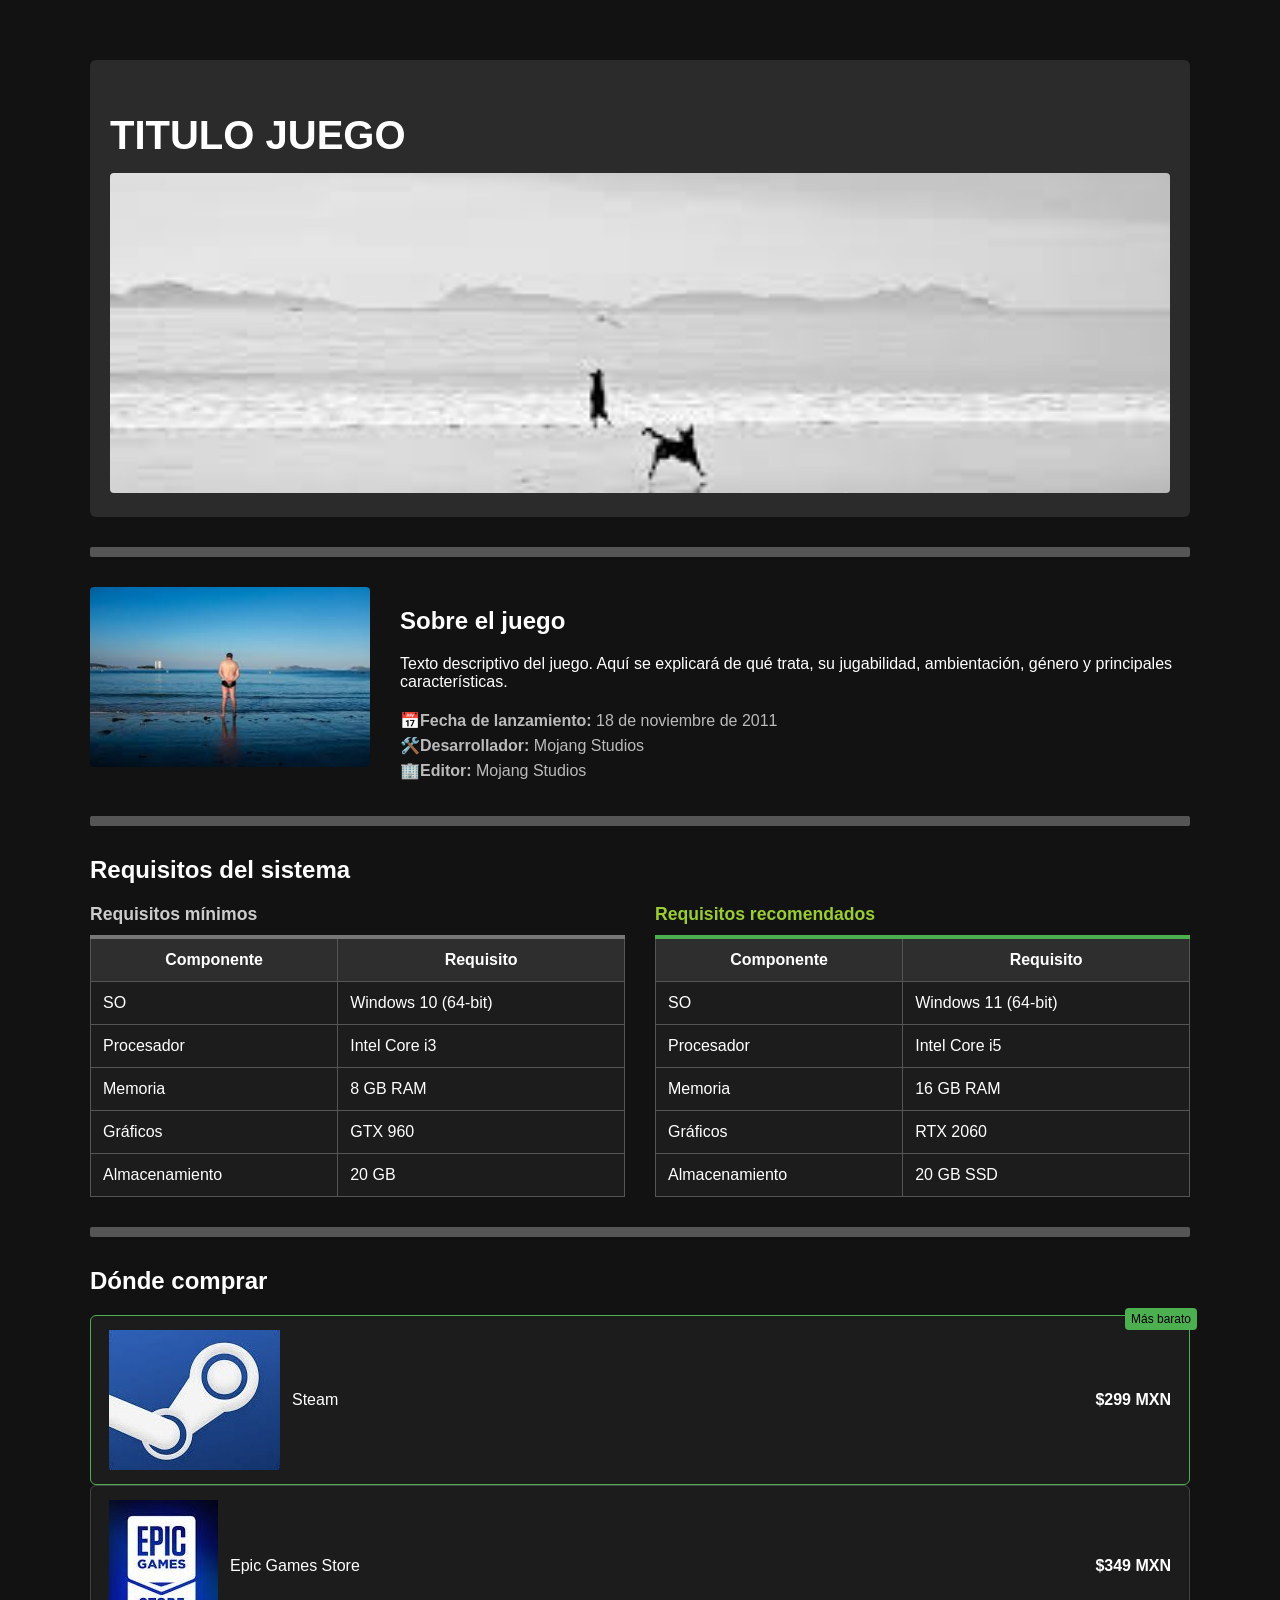
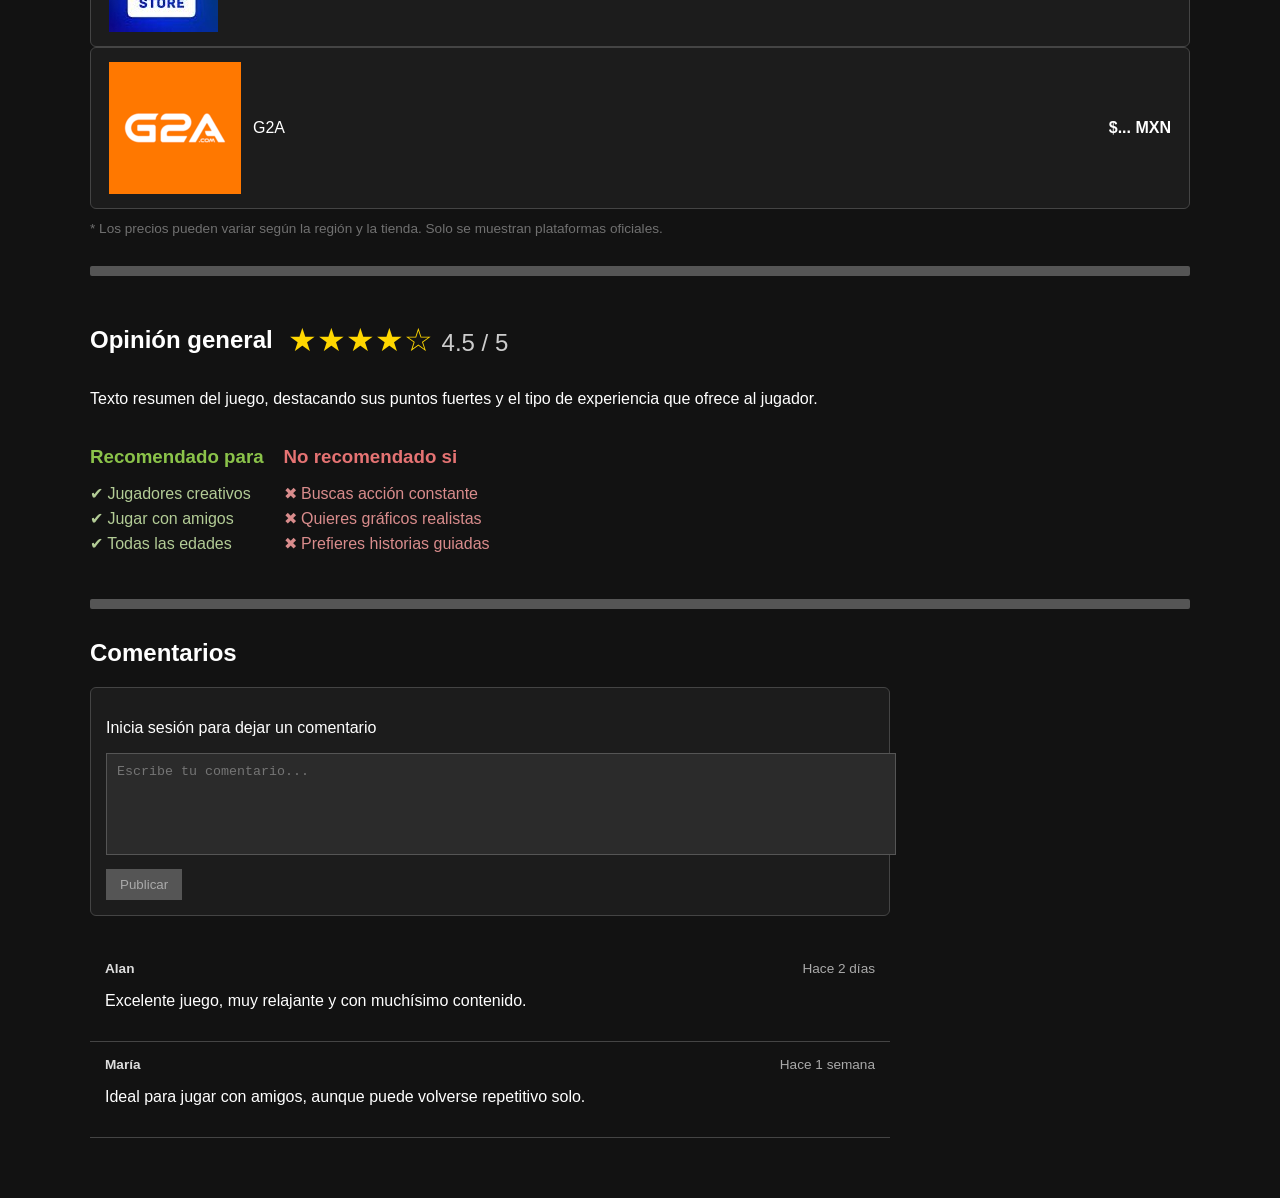
==== games/game.html @ 851f7141 "Añadiendo muchas cosas, actualizacion de estilos, creacion de un nuevo css para la pagina de index y" ====
<!DOCTYPE html>
<html lang="en">
<head>
    <meta charset="UTF-8">
    <meta name="viewport" content="width=device-width, initial-scale=1.0">
    <title>TITULO JUEGO | GameZone</title>
    <link rel="stylesheet" href="../css/estilos.css">
</head>

<body>

<main class="game-page">

    <!-- HEADER DEL JUEGO -->
    <section class="game-hero">
        <h1 class="game-title">TITULO JUEGO</h1>
        <img src="../assets/imagenes/imagen_molde.jpg" alt="Imagen del juego">
    </section>

    <hr class="section-divider">
    <!-- SOBRE EL JUEGO -->
   <section class="game-section about-game">
    <img src="../assets/imagenes/imagen_molde2.jpg" alt="Imagen del juego">

    <div class="about-text">
        <h2>Sobre el juego</h2>
        <p>
            Texto descriptivo del juego. Aquí se explicará de qué trata, su jugabilidad,
            ambientación, género y principales características.
        </p>

        <div class="game-meta">
        <p>📅<strong>Fecha de lanzamiento:</strong> 18 de noviembre de 2011</p>
        <p>🛠️<strong>Desarrollador:</strong> Mojang Studios</p>
        <p>🏢<strong>Editor:</strong> Mojang Studios</p>
        </div>

    </div>
</section>


    <hr class="section-divider">

    <!-- REQUISITOS -->
   <section class="game-section">
    <h2>Requisitos del sistema</h2>

    <div class="requirements-container">

        <!-- MÍNIMOS -->
        <table class="requirements-table">
            <caption>Requisitos mínimos</caption>
            <tr>
                <th>Componente</th>
                <th>Requisito</th>
            </tr>
            <tr>
                <td>SO</td>
                <td>Windows 10 (64-bit)</td>
            </tr>
            <tr>
                <td>Procesador</td>
                <td>Intel Core i3</td>
            </tr>
            <tr>
                <td>Memoria</td>
                <td>8 GB RAM</td>
            </tr>
            <tr>
                <td>Gráficos</td>
                <td>GTX 960</td>
            </tr>
            <tr>
                <td>Almacenamiento</td>
                <td>20 GB</td>
            </tr>
        </table>

        <!-- RECOMENDADOS -->
        <table class="requirements-table">
            <caption>Requisitos recomendados</caption>
            <tr>
                <th>Componente</th>
                <th>Requisito</th>
            </tr>
            <tr>
                <td>SO</td>
                <td>Windows 11 (64-bit)</td>
            </tr>
            <tr>
                <td>Procesador</td>
                <td>Intel Core i5</td>
            </tr>
            <tr>
                <td>Memoria</td>
                <td>16 GB RAM</td>
            </tr>
            <tr>
                <td>Gráficos</td>
                <td>RTX 2060</td>
            </tr>
            <tr>
                <td>Almacenamiento</td>
                <td>20 GB SSD</td>
            </tr>
        </table>

    </div>
</section>



    <hr class="section-divider">

    <!-- DÓNDE COMPRAR -->
    <section class="game-section">
    <h2>Dónde comprar</h2>

    <div class="store-list">

        <a href="#" class="store-card best-price">
            <img src="../assets/iconos/stores/logo_steam.jpg" alt="Steam">
            <span>Steam</span>
            <span class="price">$299 MXN</span>
            <span class="badge">Más barato</span>
        </a>

        <a href="#" class="store-card">
            <img src="../assets/iconos/stores/logo_epic_games.jpg" alt="Epic Games">
            <span>Epic Games Store</span>
            <span class="price">$349 MXN</span>
        </a>

        <a href="#" class="store-card">
            <img src="../assets/iconos/stores/logo_G2A.png" alt="G2A">
            <span>G2A</span>
            <span class="price">$... MXN</span>
        </a>

    </div>

    <p class="price-note">
    * Los precios pueden variar según la región y la tienda.  
    Solo se muestran plataformas oficiales.
    </p>

</section>


    <hr class="section-divider">

    <!-- OPINIÓN GENERAL -->
   <section class="game-section opinion">
    <div class="opinion-header">
        <h2>Opinión general</h2>
        <div class="rating">
            ★★★★☆ <span>4.5 / 5</span>
        </div>
    </div>

    <p class="opinion-text">
        Texto resumen del juego, destacando sus puntos fuertes y el tipo de experiencia
        que ofrece al jugador.
    </p>

    <div class="recommendations">
        <div>
            <h3>Recomendado para</h3>
            <ul>
                <li>✔ Jugadores creativos</li>
                <li>✔ Jugar con amigos</li>
                <li>✔ Todas las edades</li>
            </ul>
        </div>

        <div>
            <h3>No recomendado si</h3>
            <ul>
                <li>✖ Buscas acción constante</li>
                <li>✖ Quieres gráficos realistas</li>
                <li>✖ Prefieres historias guiadas</li>
            </ul>
        </div>
    </div>
</section>


    <hr class="section-divider">

    <!-- COMENTARIOS -->
    <section class="game-section comments">
    <h2>Comentarios</h2>

    <!-- FORMULARIO -->
    <div class="comment-form">
        <p>Inicia sesión para dejar un comentario</p>

        <textarea placeholder="Escribe tu comentario..." disabled></textarea>
        <button disabled>Publicar</button>
    </div>

    <!-- LISTA DE COMENTARIOS -->
    <div class="comment-list">

        <div class="comment">
            <div class="comment-header">
                <span class="comment-user">Alan</span>
                <span class="comment-date">Hace 2 días</span>
            </div>

            <p class="comment-text">
                Excelente juego, muy relajante y con muchísimo contenido.
            </p>
        </div>

        <div class="comment">
            <div class="comment-header">
                <span class="comment-user">María</span>
                <span class="comment-date">Hace 1 semana</span>
            </div>

            <p class="comment-text">
                Ideal para jugar con amigos, aunque puede volverse repetitivo solo.
            </p>
        </div>

    </div>
</section>


</main>

</body>
</html>
---- css/estilos.css ----
body {
    margin: 0;
    font-family: Arial, sans-serif;
    background-color: #121212;
    color: #ffffff;
}

.hero {
    padding: 60px 40px;
    background-color: #1e1e1e;
    text-align: center;
}

.hero-contenido {
    display: flex;
    align-items: center;
    gap: 150px;
    max-width: 1200px;
    margin: 0 auto;
}


.hero-left,
.hero-text,
.hero-right {
    display: flex;
    align-items: center;
}

.logo {
    width: 150px;
    height: auto;
}

.hero-texto h1 {
    margin: 0;
    font-size: 3rem;
}

.hero-texto p {
    margin-top: 15px;
    font-size: 1.2rem;
    color: #cccccc;
}

.login-btn {
    background-color: #2ecc71;
    color: #ffffff;
    padding: 12px 24px;
    text-decoration: none;
    border-radius: 6px;
    font-weight: bold;
    box-shadow: 0 4px 10px rgba(0,0,0,0.3);

}

.login-btn:hover {
    background-color: #27ae60;
}

main {
    max-width: 1200px;
    margin: 40px auto;
    padding: 0 30px;
}

.game-link {
    text-decoration: none;
    color: inherit;
    display: block;
}

.game-card {
    width: 200px;
    display: flex;
    flex-direction: column;
    align-items: flex-start;
    transition: transform 0.3s ease;

}

.game-card img {
    width: 100%;
    height: 280px;
    object-fit: cover;
    border-radius: 8px;

    transition: 
        transform 0.3s ease,
        box-shadow 0.3s ease;
}

.game-card:hover img {
    transform: scale(1.05);
    cursor: pointer;
    box-shadow: 
        0 0 15px rgba(255, 255, 255, 0.6),
        0 0 30px rgba(255, 255, 255, 0.3);
}

.game-title {
    margin-bottom: 15px;
    font-size: 2.5rem;
}


.game-title h2 {
    margin: 10px 0 0;
    font-size: 1.1rem;
}

.rating {
    color: #f1c40f;
    font-size: 0.95rem;
}


.game-card p {
    margin: 0;
    font-size: 0.9rem;
    color: #ccc;
}

.game-page {
    max-width: 1100px;
    margin: 60px auto;
    padding: 0 30px;
}

.game-hero {
    max-width: 1100px;
    margin: 0 auto;
    background-color: #2b2b2b;
    padding: 20px;
    border-radius: 6px;
}

.game-hero img {
    width: 100%;
    height: 320px;
    object-fit: cover;
    border-radius: 4px;
}

.section-divider {
    margin: 30px 0;
    border: none;
    height: 10px;              /* más ancha */
    background-color: #555;   /* gris */
    border-radius: 2px;
}

.about-game {
    display: flex;
    gap: 30px;
    align-items: flex-start;
}

.about-game img {
    width: 280px;
    height: 180px;
    object-fit: cover;
    border-radius: 4px;
}

.about-text {
    flex: 1;
}

.game-meta {
    margin-top: 20px;
    color: #bbb;
}

.game-meta p {
    margin: 6px 0;
}


.requirements-table {
    width: 100%;
    border-collapse: collapse;
    background-color: #1c1c1c;
}

.requirements-table caption {
    caption-side: top;
    text-align: left;
    font-weight: bold;
    margin-bottom: 10px;
    font-size: 1.1rem;
}

.requirements-table th,
.requirements-table td {
    border: 1px solid #555;
    padding: 12px;
}

.requirements-table th {
    background-color: #2e2e2e;
}

.requirements-table tr:nth-child(even) {
    background-color: #1c1c1c;
}

.requirements-container {
    display: grid;
    grid-template-columns: 1fr 1fr;
    gap: 30px;
    margin-top: 20px;
}

.requirements-table:first-child caption {
    color: #ccc;
}

.requirements-table:last-child caption {
    color: #9acd32; /* verde suave */
}

.requirements-table:first-child {
    border-top: 4px solid #777;
}

.requirements-table:last-child {
    border-top: 4px solid #4caf50;
}

.store-card {
    position: relative;
    display: flex;
    align-items: center;
    gap: 12px;
    padding: 14px 18px;
    background-color: #1c1c1c;
    border: 1px solid #444;
    border-radius: 6px;
    text-decoration: none;
    color: #fff;
}

.store-card .price {
    margin-left: auto;
    font-weight: bold;
}

.store-card.best-price {
    border-color: #4caf50;
}

.store-card .badge {
    position: absolute;
    top: -8px;
    right: -8px;
    background-color: #4caf50;
    color: #000;
    font-size: 0.75rem;
    padding: 4px 6px;
    border-radius: 4px;
}

.price-note {
    margin-top: 12px;
    font-size: 0.85rem;
    color: #888;
    opacity: 0.8;
}
.opinion-header {
    display: flex;
    align-items: center;
    gap: 15px;
    margin-bottom: 15px;
}

.rating {
    font-size: 2rem;
    color: gold;
}

.rating span {
    font-size: 1.5rem;
    color: #ccc;
}


.opinion-text {
    margin-bottom: 20px;
    max-width: 800px;
}

.recommendations {
    display: flex;
    gap: 20px;        /* antes 40px */
    max-width: 700px; /* evita que se estire demasiado */
}


.recommendations ul {
    list-style: none;
    padding: 0;
}

.recommendations li {
    margin: 6px 0;
}

.recommendations h3 {
    margin-bottom: 10px;
}

.recommendations div:first-child h3 {
    color: #8bc34a; /* verde suave */
}

.recommendations div:last-child h3 {
    color: #e57373; /* rojo suave */
}


.recommendations div:first-child li {
    color: #c5e1a5;
}

.recommendations div:last-child li {
    color: #ef9a9a;
}


.recommendations div:first-child li,
.recommendations div:last-child li {
    opacity: 0.9;
}

.comments {
    max-width: 800px;
}

.comment-form {
    margin-bottom: 30px;
    padding: 15px;
    background-color: #1c1c1c;
    border: 1px solid #444;
    border-radius: 6px;
}

.comment-form textarea {
    width: 100%;
    height: 80px;
    background-color: #2b2b2b;
    border: 1px solid #555;
    color: #fff;
    padding: 10px;
    resize: none;
}

.comment-form button {
    margin-top: 10px;
    padding: 8px 14px;
    background-color: #555;
    border: none;
    color: #aaa;
    cursor: not-allowed;
}

.comment {
    padding: 15px;
    border-bottom: 1px solid #444;
}

.comment-header {
    display: flex;
    justify-content: space-between;
    font-size: 0.85rem;
    color: #aaa;
    margin-bottom: 6px;
}

.comment-user {
    font-weight: bold;
    color: #ddd;
}
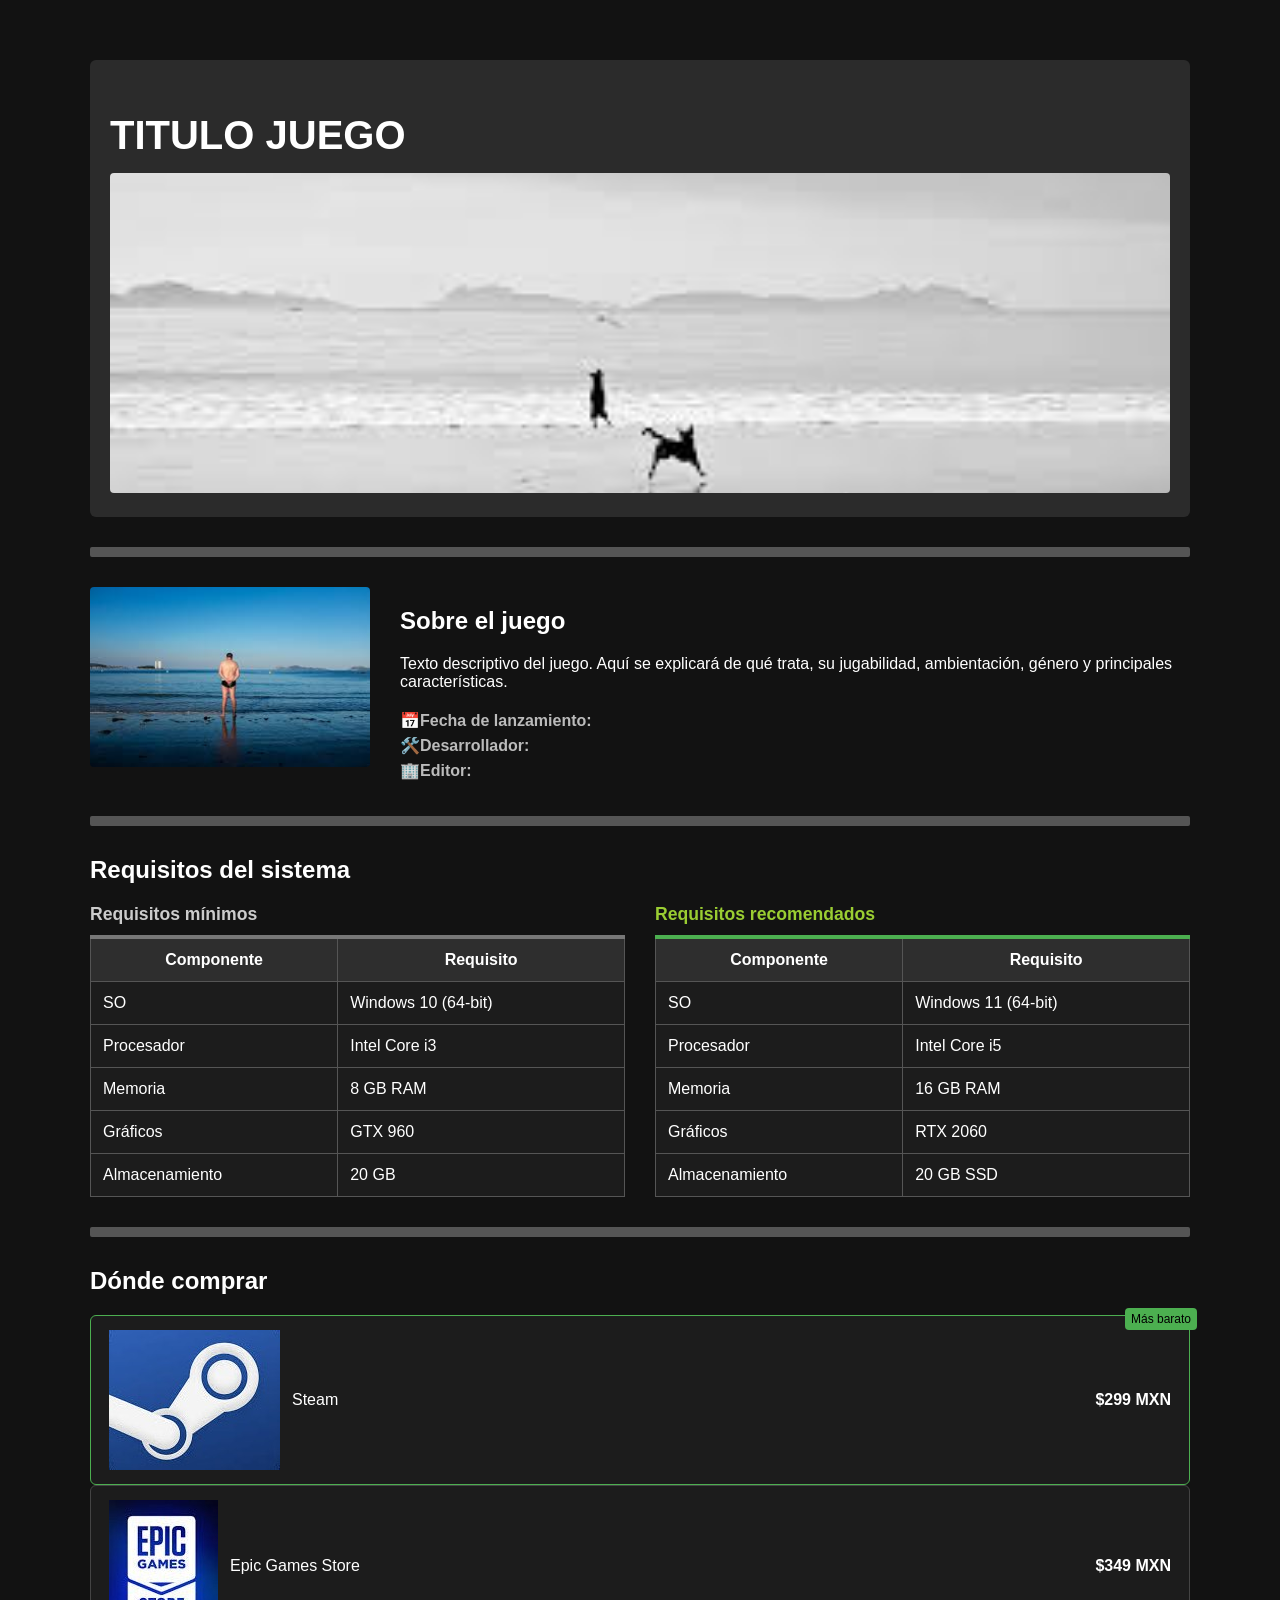
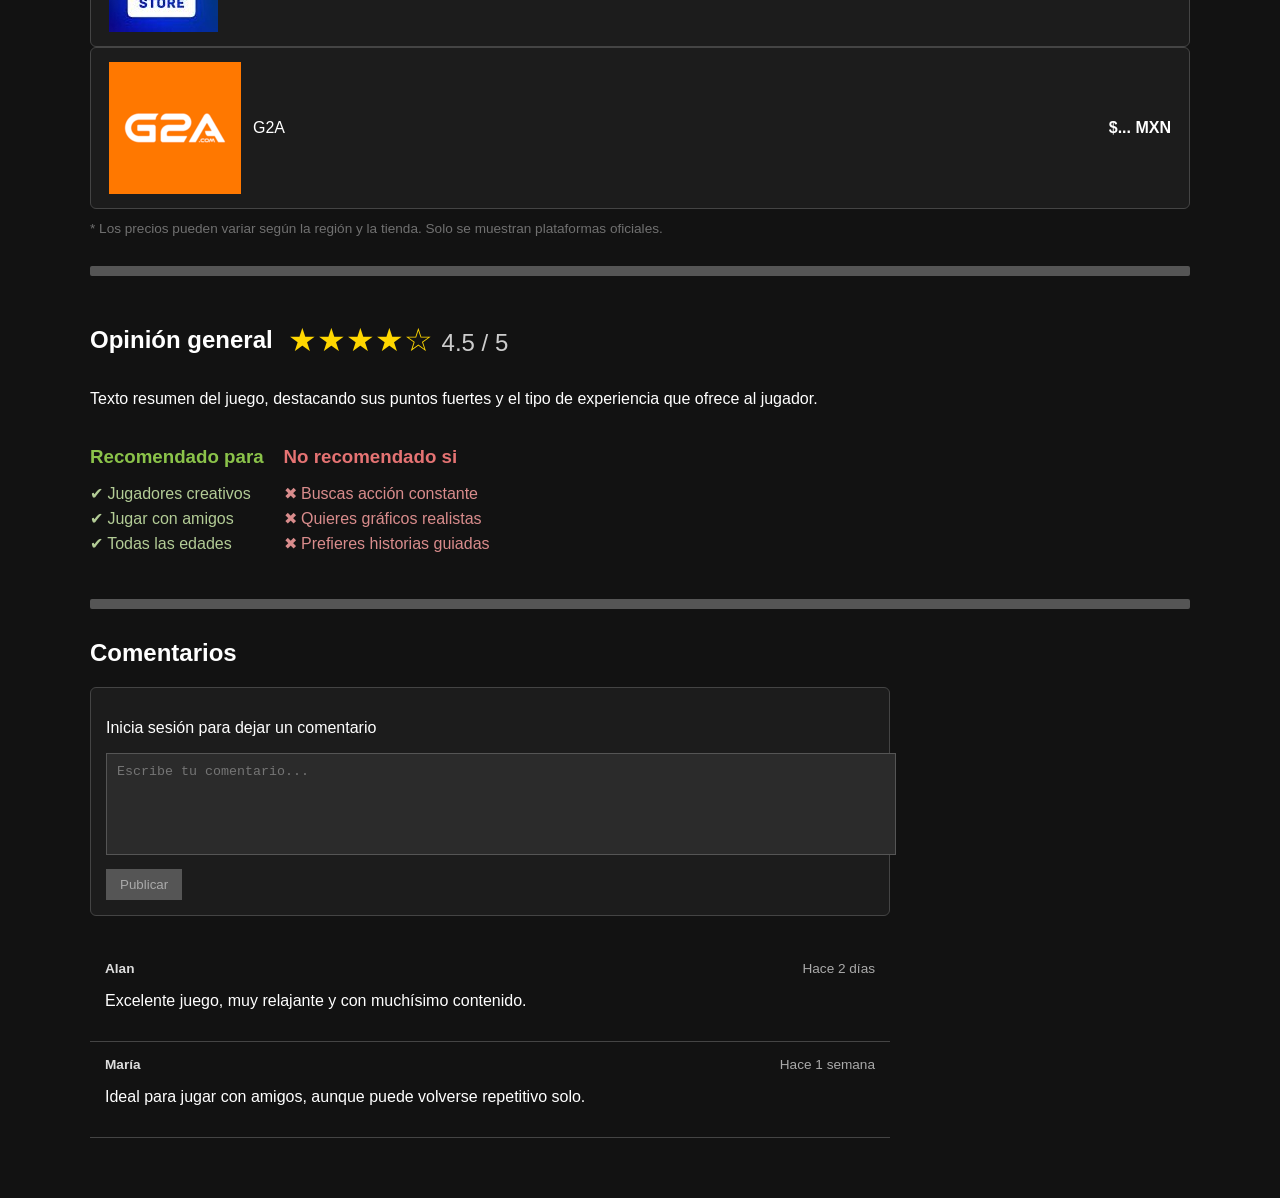
==== commit 59c31fce: "permitiendo modificar el molde a partir de datos del archivo js, datos de minecraft ingresados en el" ====
--- a/games/game.html
+++ b/games/game.html
@@ -13,30 +13,30 @@
 
     <!-- HEADER DEL JUEGO -->
     <section class="game-hero">
-        <h1 class="game-title">TITULO JUEGO</h1>
-        <img src="../assets/imagenes/imagen_molde.jpg" alt="Imagen del juego">
+        <h1 id="game-title" class="game-title">TITULO JUEGO</h1>
+        <img id="game-hero-img" src="../assets/imagenes/imagen_molde.jpg" alt="Imagen del juego">
     </section>
 
+
     <hr class="section-divider">
     <!-- SOBRE EL JUEGO -->
-   <section class="game-section about-game">
-    <img src="../assets/imagenes/imagen_molde2.jpg" alt="Imagen del juego">
-
-    <div class="about-text">
-        <h2>Sobre el juego</h2>
-        <p>
-            Texto descriptivo del juego. Aquí se explicará de qué trata, su jugabilidad,
-            ambientación, género y principales características.
-        </p>
-
-        <div class="game-meta">
-        <p>📅<strong>Fecha de lanzamiento:</strong> 18 de noviembre de 2011</p>
-        <p>🛠️<strong>Desarrollador:</strong> Mojang Studios</p>
-        <p>🏢<strong>Editor:</strong> Mojang Studios</p>
-        </div>
-
-    </div>
-</section>
+  <section class="game-section about-game">
+        <img id="about-game-img" src="../assets/imagenes/imagen_molde2.jpg" alt="Imagen del juego">
+
+        <div class="about-text">
+            <h2>Sobre el juego</h2>
+            <p id="game-description">
+                Texto descriptivo del juego. Aquí se explicará de qué trata, su jugabilidad,
+                ambientación, género y principales características.
+            </p>
+
+            <div class="game-meta">
+                <p id="game-release">📅<strong>Fecha de lanzamiento:</strong> </p>
+                <p id="game-dev">🛠️<strong>Desarrollador:</strong> </p>
+                <p id="game-publisher">🏢<strong>Editor:</strong> </p>
+            </div>
+        </div>
+    </section>
 
 
     <hr class="section-divider">
@@ -56,23 +56,23 @@
             </tr>
             <tr>
                 <td>SO</td>
-                <td>Windows 10 (64-bit)</td>
+                <td id="min-so">Windows 10 (64-bit)</td>
             </tr>
             <tr>
                 <td>Procesador</td>
-                <td>Intel Core i3</td>
+                <td id="min-cpu">Intel Core i3</td>
             </tr>
             <tr>
                 <td>Memoria</td>
-                <td>8 GB RAM</td>
+                <td id="min-ram">8 GB RAM</td>
             </tr>
             <tr>
                 <td>Gráficos</td>
-                <td>GTX 960</td>
+                <td id="min-gpu">GTX 960</td>
             </tr>
             <tr>
                 <td>Almacenamiento</td>
-                <td>20 GB</td>
+                <td id="min-storage">20 GB</td>
             </tr>
         </table>
 
@@ -85,23 +85,23 @@
             </tr>
             <tr>
                 <td>SO</td>
-                <td>Windows 11 (64-bit)</td>
+                <td id="rec-so">Windows 11 (64-bit)</td>
             </tr>
             <tr>
                 <td>Procesador</td>
-                <td>Intel Core i5</td>
+                <td id="rec-cpu">Intel Core i5</td>
             </tr>
             <tr>
                 <td>Memoria</td>
-                <td>16 GB RAM</td>
+                <td id="rec-ram">16 GB RAM</td>
             </tr>
             <tr>
                 <td>Gráficos</td>
-                <td>RTX 2060</td>
+                <td id="rec-gpu">RTX 2060</td>
             </tr>
             <tr>
                 <td>Almacenamiento</td>
-                <td>20 GB SSD</td>
+                <td id="rec-storage">20 GB SSD</td>
             </tr>
         </table>
 
@@ -116,7 +116,7 @@
     <section class="game-section">
     <h2>Dónde comprar</h2>
 
-    <div class="store-list">
+    <div id= "store-list" class="store-list">
 
         <a href="#" class="store-card best-price">
             <img src="../assets/iconos/stores/logo_steam.jpg" alt="Steam">
@@ -153,12 +153,12 @@
    <section class="game-section opinion">
     <div class="opinion-header">
         <h2>Opinión general</h2>
-        <div class="rating">
+        <div id = "game-rating" class="rating">
             ★★★★☆ <span>4.5 / 5</span>
         </div>
     </div>
 
-    <p class="opinion-text">
+    <p id = "opinion-text" class="opinion-text">
         Texto resumen del juego, destacando sus puntos fuertes y el tipo de experiencia
         que ofrece al jugador.
     </p>
@@ -166,7 +166,7 @@
     <div class="recommendations">
         <div>
             <h3>Recomendado para</h3>
-            <ul>
+            <ul id="recommended-list">
                 <li>✔ Jugadores creativos</li>
                 <li>✔ Jugar con amigos</li>
                 <li>✔ Todas las edades</li>
@@ -175,7 +175,7 @@
 
         <div>
             <h3>No recomendado si</h3>
-            <ul>
+            <ul id="not-recommended-list">
                 <li>✖ Buscas acción constante</li>
                 <li>✖ Quieres gráficos realistas</li>
                 <li>✖ Prefieres historias guiadas</li>
@@ -229,6 +229,6 @@
 
 
 </main>
-
+<script src="../js/game.js"></script>
 </body>
 </html>
